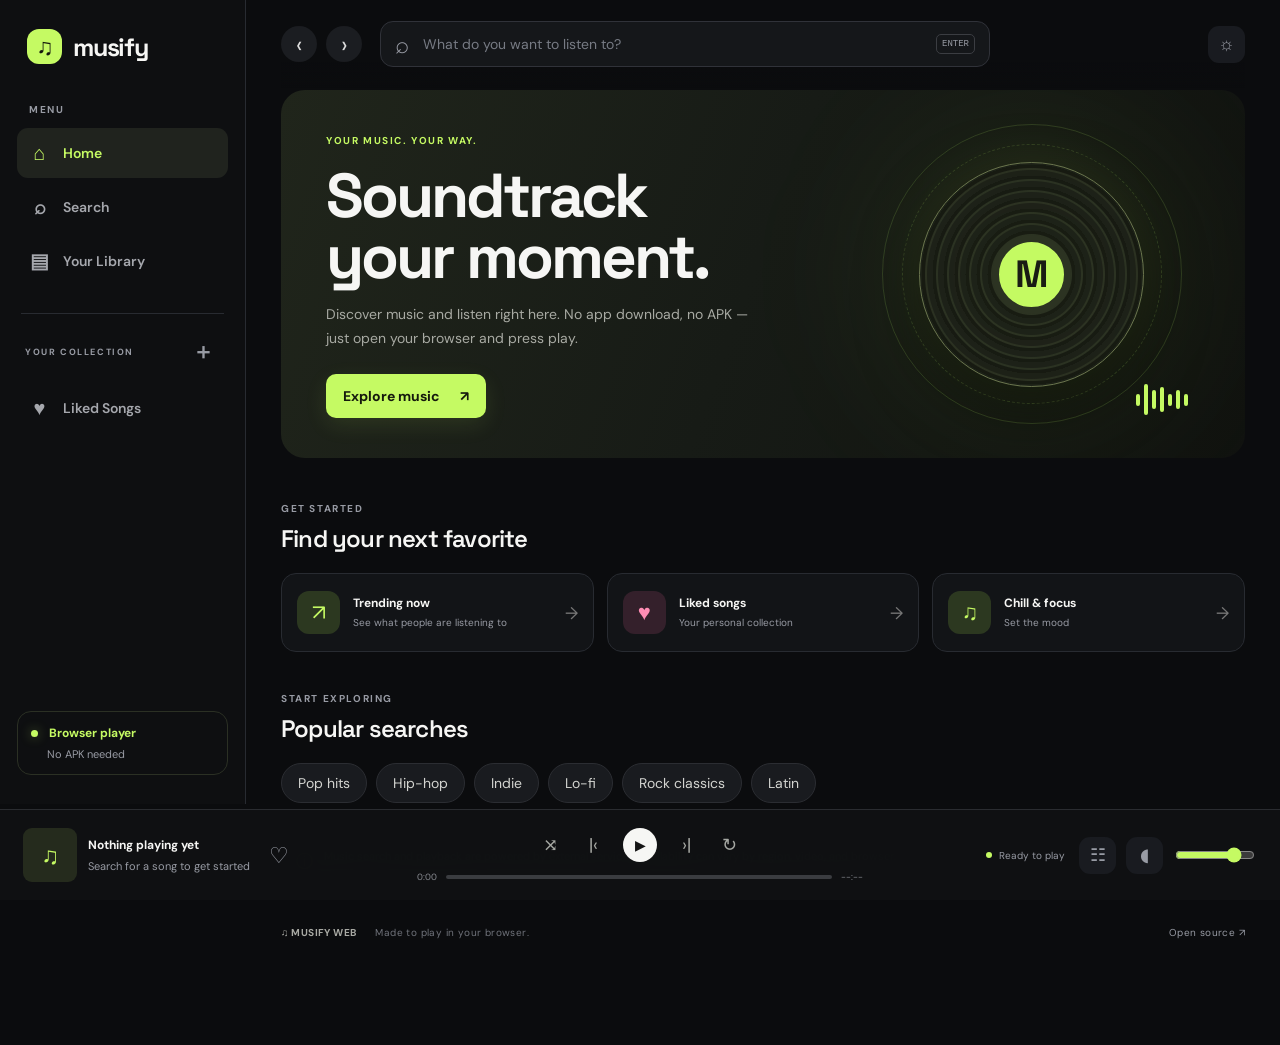
==== index.html @ 2f5f1ded "Add root homepage entry for Musify browser player" ====
<!doctype html>
<html lang="en">
<head>
  <meta charset="utf-8">
  <meta name="viewport" content="width=device-width,initial-scale=1">
  <meta http-equiv="refresh" content="0; url=./web/">
  <link rel="canonical" href="./web/">
  <title>Musify — Open browser player</title>
  <script>
    (function () {
      var target = new URL("./web/", window.location.href);
      window.location.replace(target.href);
    })();
  </script>
</head>
<body>
  <p>Opening Musify… If you are not redirected, <a href="./web/">open the browser music player</a>.</p>
</body>
</html>
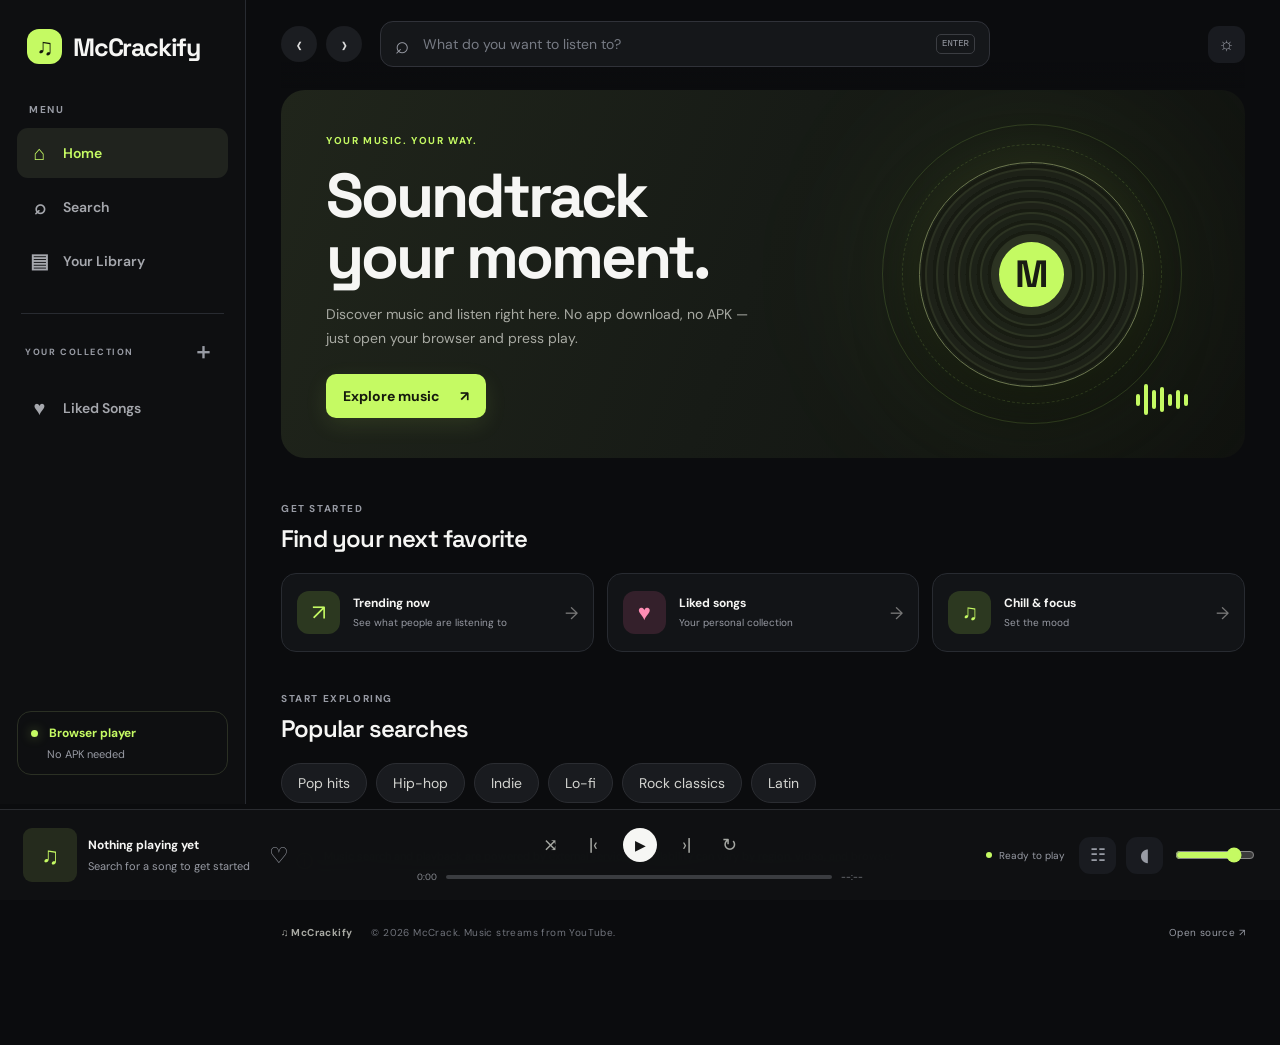
==== commit 265ef646: "Update root redirect branding to McCrackify" ====
--- a/index.html
+++ b/index.html
@@ -5,7 +5,7 @@
   <meta name="viewport" content="width=device-width,initial-scale=1">
   <meta http-equiv="refresh" content="0; url=./web/">
   <link rel="canonical" href="./web/">
-  <title>Musify — Open browser player</title>
+  <title>McCrackify — Open browser player</title>
   <script>
     (function () {
       var target = new URL("./web/", window.location.href);
@@ -14,6 +14,6 @@
   </script>
 </head>
 <body>
-  <p>Opening Musify… If you are not redirected, <a href="./web/">open the browser music player</a>.</p>
+  <p>Opening McCrackify… If you are not redirected, <a href="./web/">open the browser music player</a>.</p>
 </body>
 </html>
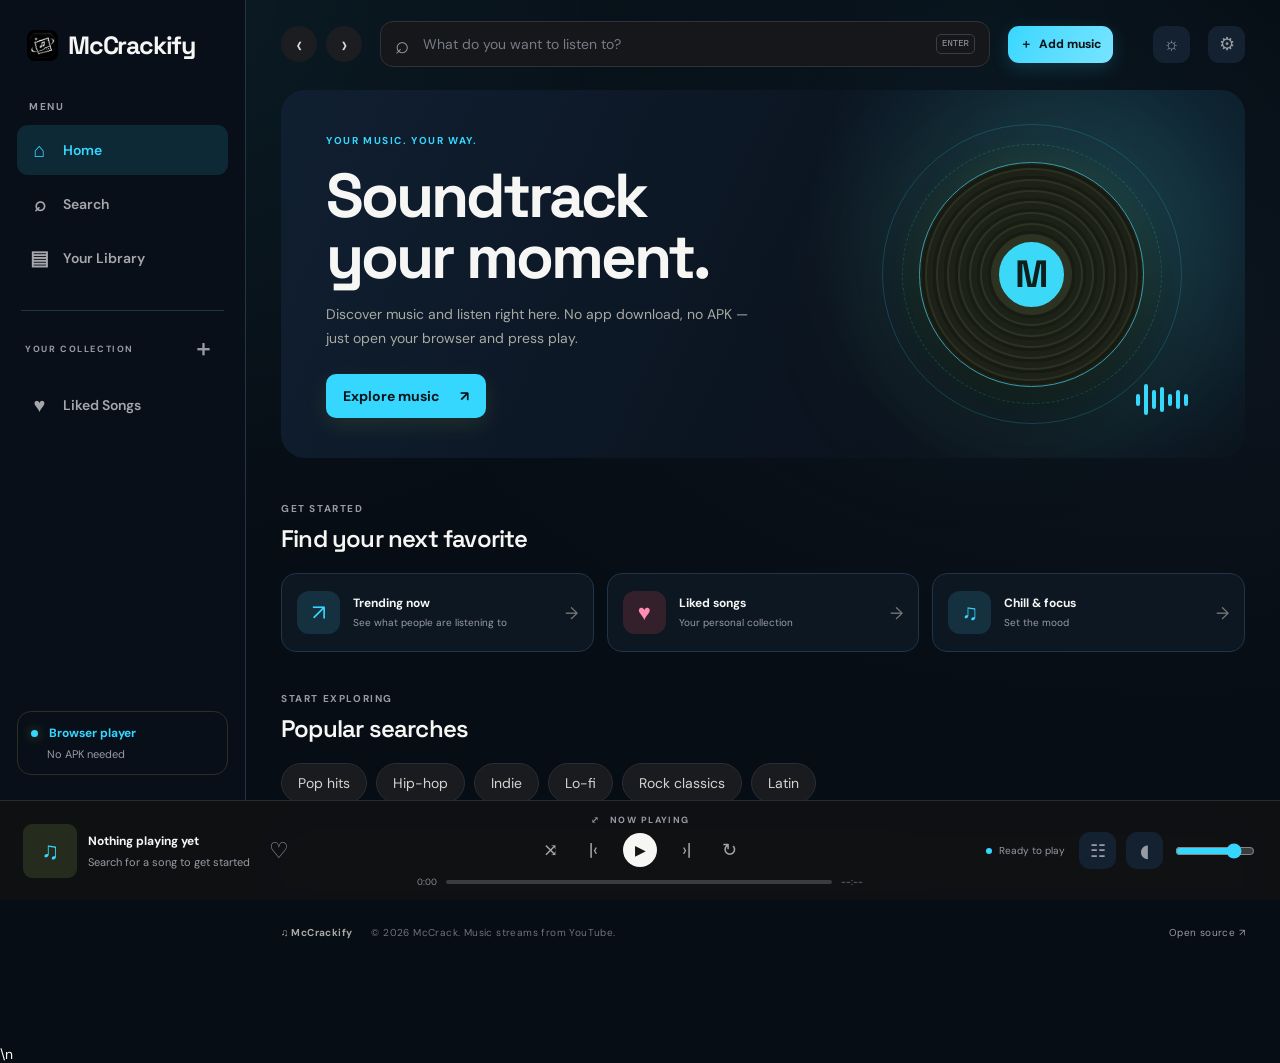
==== commit b5d67a07: "Add root entry point for easier ZIP hosting" ====
--- a/index.html
+++ b/index.html
@@ -3,17 +3,10 @@
 <head>
   <meta charset="utf-8">
   <meta name="viewport" content="width=device-width,initial-scale=1">
-  <meta http-equiv="refresh" content="0; url=./web/">
-  <link rel="canonical" href="./web/">
-  <title>McCrackify — Open browser player</title>
-  <script>
-    (function () {
-      var target = new URL("./web/", window.location.href);
-      window.location.replace(target.href);
-    })();
-  </script>
+  <meta http-equiv="refresh" content="0; url=./web/index.html">
+  <link rel="icon" type="image/png" href="./logo.png">
+  <title>McCrackify</title>
+  <script>location.replace(new URL("./web/index.html" + location.search + location.hash, location.href).href);</script>
 </head>
-<body>
-  <p>Opening McCrackify… If you are not redirected, <a href="./web/">open the browser music player</a>.</p>
-</body>
+<body><p>Opening <a href="./web/index.html">McCrackify</a>…</p></body>
 </html>
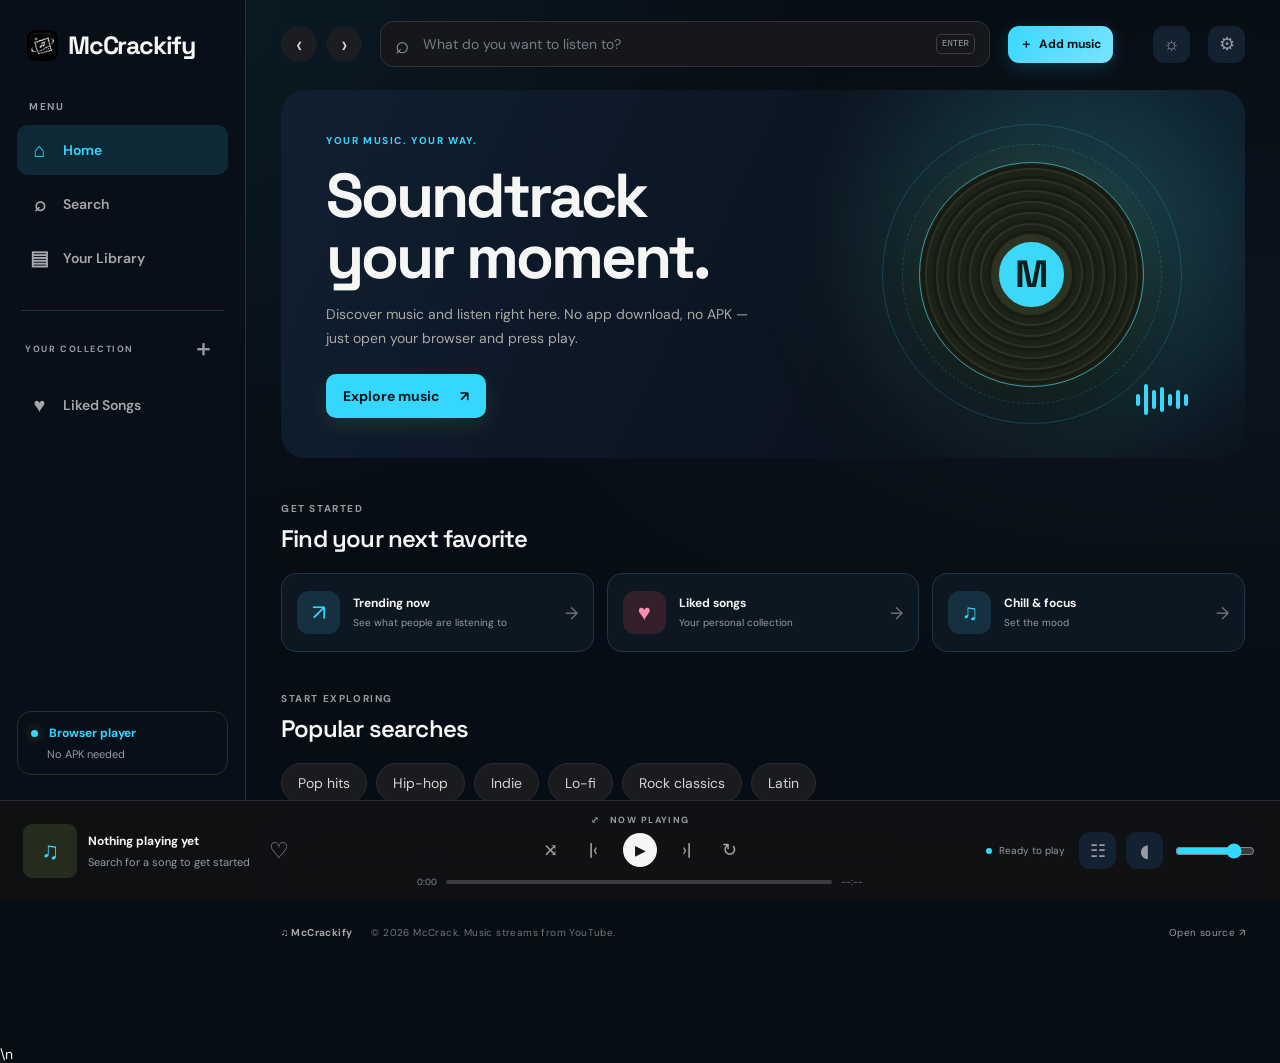
==== commit 6bec4bdc: "Point root favicon to bundled McCrackify assets" ====
--- a/index.html
+++ b/index.html
@@ -4,7 +4,7 @@
   <meta charset="utf-8">
   <meta name="viewport" content="width=device-width,initial-scale=1">
   <meta http-equiv="refresh" content="0; url=./web/index.html">
-  <link rel="icon" type="image/png" href="./logo.png">
+  <link rel="icon" type="image/png" href="./web/logo.png">
   <title>McCrackify</title>
   <script>location.replace(new URL("./web/index.html" + location.search + location.hash, location.href).href);</script>
 </head>
